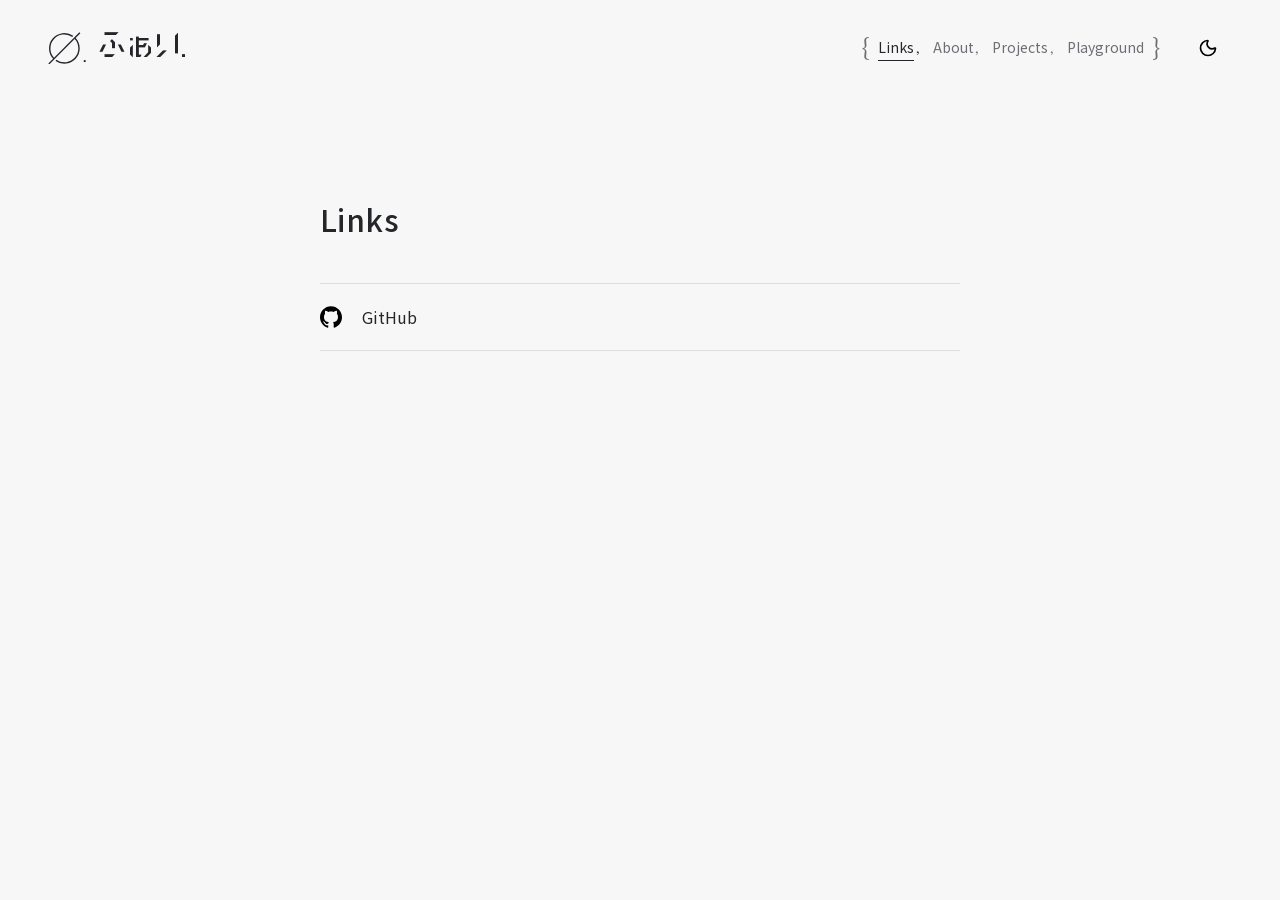
==== index.html @ d673281e "Publish personal site" ====
<!DOCTYPE html><html lang="ja"><head><meta charset="UTF-8"><meta name="viewport" content="width=device-width, initial-scale=1"><link rel="preload" href="/fonts/noto-sans-jp-core.woff2" as="font" type="font/woff2" crossorigin="anonymous"><link rel="stylesheet" href="/fonts/font.css"><link rel="preload" href="/fonts/stix-two-math.woff2" as="font" type="font/woff2" crossorigin="anonymous"><link rel="stylesheet" href="/fonts/math.css"><link rel="preload" href="/fonts/mrt-spumella.woff2" as="font" type="font/woff2" crossorigin="anonymous"><link rel="stylesheet" href="/fonts/name.css"><meta name="description" content="ふぁい."><meta name="theme-color" content="#f7f7f7"><meta name="color-scheme" content="light dark"><script src="/theme.js"></script><meta name="robots" content="index, follow"><title>ふぁい.</title><link rel="canonical" href="https://phi404.github.io/"><link rel="icon" type="image/svg+xml" href="/favicon.svg"><meta property="og:type" content="website"><meta property="og:title" content="ふぁい."><meta property="og:description" content="ふぁい."><meta property="og:url" content="https://phi404.github.io/"><link rel="stylesheet" href="/_astro/Base.BAnpcCG3.css"></head><body><a class="skip-link" href="#main">本文へ</a><header class="site-header"><a class="identity" href="/" aria-label="ふぁい. — Links"><svg class="identity-mark" xmlns="http://www.w3.org/2000/svg" viewBox="76.654 76.654 119.346 102.692" fill="none" aria-hidden="true"><path d="M 160.527 95.473 A 46 46 0 0 1 101.615 165.681" stroke="currentColor" stroke-width="4.4" stroke-linecap="butt"></path><path d="M 95.473 160.527 A 46 46 0 0 1 154.385 90.319" stroke="currentColor" stroke-width="4.4" stroke-linecap="butt"></path><path d="M 80.765 178.346 L 178.346 80.765 L 175.235 77.654 L 77.654 175.235 Z" fill="currentColor"></path><rect x="189" y="165" width="6" height="6" fill="currentColor"></rect></svg><span class="identity-name">ふぁい.</span></a><nav class="site-nav" aria-label="メインナビゲーション"><math class="nav-delimiter" aria-hidden="true"><mo stretchy="false">&#123;</mo></math><ul class="nav-items" role="list"><li><a href="/" aria-current="page"><span class="nav-label">Links<math class="nav-comma" aria-hidden="true"><mo lspace="0" rspace="0">,</mo></math></span></a></li><li><a href="/about/"><span class="nav-label">About<math class="nav-comma" aria-hidden="true"><mo lspace="0" rspace="0">,</mo></math></span></a></li><li><a href="/projects/"><span class="nav-label">Projects<math class="nav-comma" aria-hidden="true"><mo lspace="0" rspace="0">,</mo></math></span></a></li><li><a href="/playground/"><span class="nav-label">Playground</span></a></li></ul><math class="nav-delimiter" aria-hidden="true"><mo stretchy="false">&#125;</mo></math></nav><button class="theme-toggle" type="button" data-theme-toggle hidden aria-label="テーマを切り替える" title="テーマを切り替える"><img class="theme-icon theme-icon--sun" src="/icons/sun.svg" width="20" height="20" alt=""><img class="theme-icon theme-icon--moon" src="/icons/moon.svg" width="20" height="20" alt=""></button></header><main id="main" data-page="links" class="page page--links" tabindex="-1"><h1 class="page-title">Links</h1><div class="items"><div class="item item--link"><a class="link-row" href="https://github.com/phi404"><img class="link-icon monochrome" src="/brand/github.svg" width="22" height="22" alt=""><span class="link-copy"><span class="link-label">GitHub</span></span></a></div></div></main></body></html>
---- fonts/font.css ----
/* Noto Sans JP. Complete face first, fast UI subset last. */
@font-face {
  font-family: 'Fai Sans';
  src: url('../fonts/noto-sans-jp.woff2') format('woff2');
  font-style: normal;
  font-weight: 100 900;
  font-display: swap;
}
@font-face {
  font-family: 'Fai Sans';
  src: url('../fonts/noto-sans-jp-core.woff2') format('woff2');
  font-style: normal;
  font-weight: 100 900;
  font-display: swap;
  unicode-range: U+20-7E,U+A0-103,U+110-113,U+11A-11B,U+128-12B,U+143-144,U+147-148,U+14C-14F,U+152-153,U+168-16D,U+192,U+1A0-1A1,U+1AF-1B0,U+1CD-1DC,U+1F8-1F9,U+2002-2003,U+2010-2016,U+2018-201A,U+201C-201E,U+2020-2022,U+2025-2027,U+2030,U+2032-2033,U+2035,U+2039-203C,U+2042,U+2047-2049,U+2051,U+2191,U+2193,U+2197,U+3000-303F,U+3041-3096,U+3099-30FF,U+4E0A-4E0B,U+4E2D,U+4ECB,U+4EE5,U+4EFB,U+4FDD,U+50CF,U+5143,U+5148,U+5165,U+516C,U+5171,U+5185,U+51FA,U+5207,U+524A,U+524D,U+529B,U+52A0,U+5358,U+53CD,U+53D6,U+53EF,U+540D,U+5728,U+5916,U+59CB,U+5B58,U+5B9A,U+5BB9,U+5C06,U+5C65,U+5DEE,U+610F,U+623B,U+629E,U+6587,U+65B0,U+660E,U+6620,U+6642,U+66F8,U+66FF,U+6709,U+672A,U+672C,U+6765,U+67A0,U+6B74,U+6B8B,U+6E08,U+73FE,U+7528,U+7531,U+753B,U+76EE,U+793A,U+7AE0,U+7D39,U+7DE8,U+81EA,U+8272,U+8868,U+898B,U+8A2D,U+8AAC-8AAD,U+8FBC,U+8FFD,U+9078,U+9589,U+958B,U+9664,U+96C6,U+975E,U+9805,U+FF01-FF9F,U+FFA1-FFBE,U+FFC2-FFC7,U+FFCA-FFCF,U+FFD2-FFD7,U+FFDA-FFDC,U+FFE0-FFE6,U+FFE8-FFEE;
}
---- fonts/math.css ----
/* STIX Two Math, SIL OFL 1.1. See STIX-OFL.txt. */
@font-face {
  font-family: 'STIX Two Math';
  src: url('./stix-two-math.woff2') format('woff2');
  font-style: normal;
  font-weight: 400;
  font-display: swap;
}
---- fonts/name.css ----
/* MRT-Spumella: name only. See Spumella-OFL.txt and spumella-README.txt. */
@font-face {
  font-family: 'MRT Spumella';
  src: url('./mrt-spumella.woff2') format('woff2');
  font-style: normal;
  font-weight: 400;
  font-display: swap;
}
---- _astro/Base.BAnpcCG3.css ----
:root{--paper:#f7f7f7;--ink:#25262a;--muted:#6d6e74;--surface:#fff;--hover:#f0f0f2;--line:#dedee2;--measure:40rem;--header-width:77.5rem;--sans:"Fai Sans", "Noto Sans JP", sans-serif;--math:"STIX Two Math", math;color-scheme:light}:root[data-theme=dark]{--paper:#101114;--ink:#f7f7f7;--muted:#a2a3ab;--surface:#202125;--hover:#292a30;--line:#36373e;color-scheme:dark}@media (prefers-color-scheme:dark){:root:not([data-theme]){--paper:#101114;--ink:#f7f7f7;--muted:#a2a3ab;--surface:#202125;--hover:#292a30;--line:#36373e;color-scheme:dark}}*{box-sizing:border-box}html{min-width:280px}body{background:var(--paper);min-height:100svh;color:var(--ink);font:400 15px/1.85 var(--sans);font-synthesis:none;-webkit-font-smoothing:antialiased;flex-direction:column;margin:0;display:flex}::selection{background:var(--ink);color:var(--paper)}h1,h2,p{margin:0}a{color:inherit;touch-action:manipulation;text-decoration:none}button{font:inherit;touch-action:manipulation}a:focus-visible,button:focus-visible,main:focus-visible{outline:2px solid var(--ink);outline-offset:5px}svg,img{display:block}math{font-family:var(--math);font-style:normal;font-weight:400}[hidden]{display:none!important}.sr-only{clip-path:inset(50%);white-space:nowrap;border:0;width:1px;height:1px;margin:-1px;padding:0;position:absolute;overflow:hidden}.skip-link{z-index:5;background:var(--paper);padding:.5rem 1rem;position:fixed;top:-5rem;left:1rem}.skip-link:focus{top:1rem}.site-header{width:min(var(--header-width), calc(100% - 6rem));flex-shrink:0;grid-template-columns:auto minmax(0,1fr) auto;align-items:center;gap:1rem 1.5rem;margin-inline:auto;padding-block:1.5rem;display:grid}.site-nav{justify-content:flex-end;justify-self:end;align-items:center;gap:.25rem;min-width:0;display:flex}.nav-items{flex-wrap:wrap;justify-content:flex-end;align-items:center;gap:0 .375rem;min-width:0;margin:0;padding:0;list-style:none;display:flex}.nav-items li{align-items:center;min-width:0;max-width:100%;display:inline-flex}.nav-delimiter{color:var(--muted);flex:none;font-size:24px}.nav-label{display:block}.nav-comma{color:inherit;margin-left:.12em;font-size:1em}.site-nav a{min-width:44px;min-height:44px;color:var(--muted);overflow-wrap:anywhere;text-align:center;justify-content:center;align-items:center;max-width:100%;padding-inline:.25rem;font-size:14px;font-weight:400;line-height:1.6;display:inline-flex}.site-nav a[aria-current=page]{color:var(--ink);text-underline-offset:7px;text-decoration:underline 1px}.theme-toggle{width:48px;height:48px;color:inherit;cursor:pointer;background:0 0;border:0;border-radius:50%;flex:0 0 48px;place-items:center;padding:0;display:grid}.theme-icon{filter:brightness(0);pointer-events:none;grid-area:1/1;width:20px;height:20px}.theme-icon--sun{display:none}[data-theme=dark] .theme-icon{filter:brightness(0)invert()}[data-theme=dark] .theme-icon--sun{display:block}[data-theme=dark] .theme-icon--moon{display:none}@media (prefers-color-scheme:dark){:root:not([data-theme]) .theme-icon{filter:brightness(0)invert()}:root:not([data-theme]) .theme-icon--sun{display:block}:root:not([data-theme]) .theme-icon--moon{display:none}}.page{width:min(var(--measure), calc(100% - 3rem));margin-inline:auto;padding-block:clamp(4rem,8vw,7rem) 6rem}.identity{align-items:center;gap:.75rem;min-width:0;max-width:20rem;min-height:48px;display:inline-flex}.identity-mark{object-fit:contain;flex-shrink:0;width:38px;height:auto;max-height:48px}.identity-name{min-width:0;font-family:"MRT Spumella", var(--sans);letter-spacing:0;overflow-wrap:anywhere;font-size:36px;font-weight:400;line-height:1.15}.page-title{letter-spacing:.015em;overflow-wrap:anywhere;margin-bottom:2.5rem;font-size:30px;font-weight:500;line-height:1.5}.items{gap:0;display:grid}.item{min-width:0}.item--text,.item--image{margin-block:.75rem}.link-row{border-bottom:1px solid var(--line);align-items:center;gap:1.25rem;min-height:68px;padding-block:1.25rem;display:flex}.item--link:first-child .link-row{border-top:1px solid var(--line)}.link-icon{object-fit:contain;flex-shrink:0;width:22px;height:22px}.monochrome{filter:brightness(0)}[data-theme=dark] .monochrome{filter:brightness(0)invert()}@media (prefers-color-scheme:dark){:root:not([data-theme]) .monochrome{filter:brightness(0)invert()}}.link-copy{flex-direction:column;flex:1;min-width:0;display:flex}.link-label{overflow-wrap:anywhere;font-size:16px;font-weight:400;line-height:1.6}.link-description{color:var(--muted);overflow-wrap:anywhere;margin-top:4px;font-size:13px;line-height:1.7}.arrow{width:20px;height:20px;color:var(--muted);flex-shrink:0}.text{white-space:pre-wrap;overflow-wrap:anywhere;line-height:2.1}.content-image{width:auto;max-width:100%;height:auto}.image-link{width:fit-content;max-width:100%;display:block}.entry-card{background:var(--surface);border:1px solid var(--line);border-radius:7px;display:block;overflow:hidden}.entry-image{width:100%;height:auto}.entry-copy{padding:1.75rem}.entry-heading{justify-content:space-between;align-items:center;gap:1rem;display:flex}.entry h2{overflow-wrap:anywhere;font-size:20px;font-weight:500;line-height:1.6}.entry .text{color:var(--muted);margin-top:1rem;font-size:14px}.item--axiom{margin-block:.75rem}.axiom{padding-block:.75rem}.axiom h2{flex-wrap:wrap;align-items:baseline;font-size:16px;font-weight:500;line-height:1.8;display:flex}.axiom-number{font-family:var(--math);font-size:1.15em;font-weight:400}.axiom .text{max-width:38rem;margin-top:.75rem}.example-label{color:var(--muted);margin-left:auto;padding-left:1rem;font-size:11px;font-weight:400}.status-page{padding-block:1rem}.status-kicker{color:var(--muted);letter-spacing:.12em;font-size:11px}.status-page h1{letter-spacing:-.02em;margin-top:1.25rem;font-size:clamp(28px,4.5vw,42px);font-weight:500;line-height:1.4}.status-formula{text-align:left;margin:2.25rem 0 1.5rem;font-size:30px}.status-message{color:var(--muted);font-size:15px}.status-message math{color:var(--ink);font-size:1.25em}.back-link{text-underline-offset:6px;align-items:center;min-height:44px;margin-top:2.5rem;font-size:14px;text-decoration:underline;display:inline-flex}@media (hover:hover){.site-nav a:hover{color:var(--ink)}.theme-toggle:hover{background:var(--hover)}a.link-row:hover{color:var(--muted);border-color:var(--muted)}a.entry-card:hover{background:var(--hover);border-color:var(--muted)}a:hover .arrow{color:var(--ink)}}@media (prefers-reduced-motion:reduce){*{transition:none!important}}.about-sections{gap:3.5rem;display:grid}.about-section h2{margin:0 0 1.25rem;font-size:18px;font-weight:500;line-height:1.6}.about-copy{gap:1.25rem;display:grid}.updated{color:var(--muted);margin-top:1.25rem;font-size:12px}.profile-map{margin:0}.profile-row{border-bottom:1px solid var(--line);grid-template-columns:minmax(0,1fr) minmax(0,2fr);column-gap:2rem;padding-block:1rem;font-size:14px;line-height:1.8;display:grid}.profile-row:first-child{border-top:1px solid var(--line)}.profile-row dt,.profile-row dd{white-space:pre-wrap;overflow-wrap:anywhere;margin:0}.profile-row dt{color:var(--muted)}@media (width<=800px){.site-header{column-gap:1rem;width:calc(100% - 3rem)}.nav-items{column-gap:.25rem}.site-nav a{font-size:13px}}@media (width<=640px){.site-header{grid-template-columns:minmax(0,1fr) auto;gap:.75rem 1rem;width:calc(100% - 2.5rem);padding-block:1rem}.identity{grid-area:1/1;gap:.625rem;max-width:100%}.identity-mark{width:32px}.identity-name{font-size:32px}.theme-toggle{grid-area:1/2}.site-nav{grid-area:2/1/auto/-1;gap:.125rem}.site-nav a{padding-inline:0}.nav-delimiter{font-size:22px}.page{width:calc(100% - 2.5rem);padding-block:3.5rem 4rem}.page-title{margin-bottom:2rem;font-size:26px}.link-row{gap:1rem;min-height:64px}.link-description{font-size:12px}.entry-copy{padding:1.25rem}.about-sections{gap:2.75rem}.profile-row{column-gap:1.25rem}}
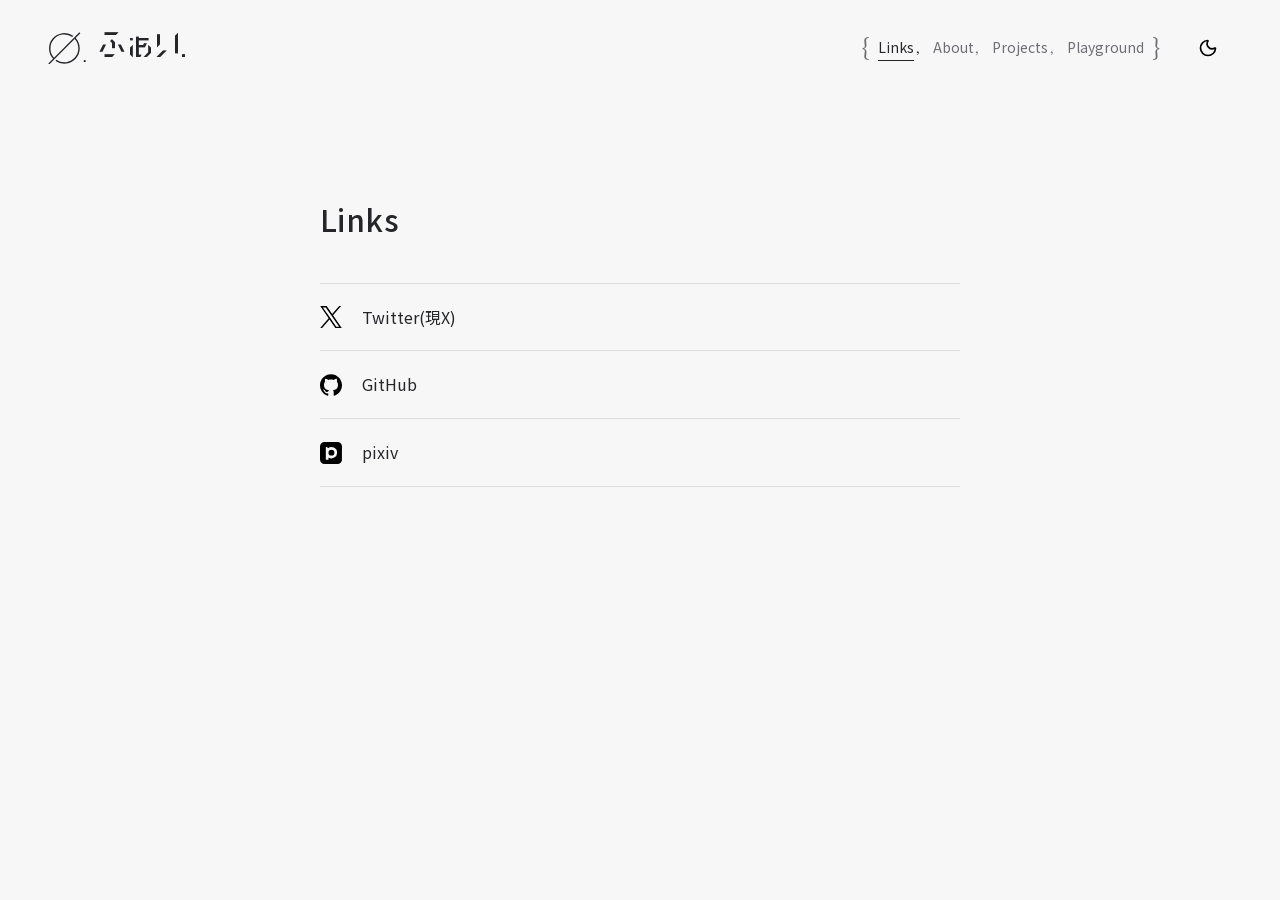
==== commit 6e916d6c: "Update personal site" ====
--- a/index.html
+++ b/index.html
@@ -1 +1 @@
-<!DOCTYPE html><html lang="ja"><head><meta charset="UTF-8"><meta name="viewport" content="width=device-width, initial-scale=1"><link rel="preload" href="/fonts/noto-sans-jp-core.woff2" as="font" type="font/woff2" crossorigin="anonymous"><link rel="stylesheet" href="/fonts/font.css"><link rel="preload" href="/fonts/stix-two-math.woff2" as="font" type="font/woff2" crossorigin="anonymous"><link rel="stylesheet" href="/fonts/math.css"><link rel="preload" href="/fonts/mrt-spumella.woff2" as="font" type="font/woff2" crossorigin="anonymous"><link rel="stylesheet" href="/fonts/name.css"><meta name="description" content="ふぁい."><meta name="theme-color" content="#f7f7f7"><meta name="color-scheme" content="light dark"><script src="/theme.js"></script><meta name="robots" content="index, follow"><title>ふぁい.</title><link rel="canonical" href="https://phi404.github.io/"><link rel="icon" type="image/svg+xml" href="/favicon.svg"><meta property="og:type" content="website"><meta property="og:title" content="ふぁい."><meta property="og:description" content="ふぁい."><meta property="og:url" content="https://phi404.github.io/"><link rel="stylesheet" href="/_astro/Base.BAnpcCG3.css"></head><body><a class="skip-link" href="#main">本文へ</a><header class="site-header"><a class="identity" href="/" aria-label="ふぁい. — Links"><svg class="identity-mark" xmlns="http://www.w3.org/2000/svg" viewBox="76.654 76.654 119.346 102.692" fill="none" aria-hidden="true"><path d="M 160.527 95.473 A 46 46 0 0 1 101.615 165.681" stroke="currentColor" stroke-width="4.4" stroke-linecap="butt"></path><path d="M 95.473 160.527 A 46 46 0 0 1 154.385 90.319" stroke="currentColor" stroke-width="4.4" stroke-linecap="butt"></path><path d="M 80.765 178.346 L 178.346 80.765 L 175.235 77.654 L 77.654 175.235 Z" fill="currentColor"></path><rect x="189" y="165" width="6" height="6" fill="currentColor"></rect></svg><span class="identity-name">ふぁい.</span></a><nav class="site-nav" aria-label="メインナビゲーション"><math class="nav-delimiter" aria-hidden="true"><mo stretchy="false">&#123;</mo></math><ul class="nav-items" role="list"><li><a href="/" aria-current="page"><span class="nav-label">Links<math class="nav-comma" aria-hidden="true"><mo lspace="0" rspace="0">,</mo></math></span></a></li><li><a href="/about/"><span class="nav-label">About<math class="nav-comma" aria-hidden="true"><mo lspace="0" rspace="0">,</mo></math></span></a></li><li><a href="/projects/"><span class="nav-label">Projects<math class="nav-comma" aria-hidden="true"><mo lspace="0" rspace="0">,</mo></math></span></a></li><li><a href="/playground/"><span class="nav-label">Playground</span></a></li></ul><math class="nav-delimiter" aria-hidden="true"><mo stretchy="false">&#125;</mo></math></nav><button class="theme-toggle" type="button" data-theme-toggle hidden aria-label="テーマを切り替える" title="テーマを切り替える"><img class="theme-icon theme-icon--sun" src="/icons/sun.svg" width="20" height="20" alt=""><img class="theme-icon theme-icon--moon" src="/icons/moon.svg" width="20" height="20" alt=""></button></header><main id="main" data-page="links" class="page page--links" tabindex="-1"><h1 class="page-title">Links</h1><div class="items"><div class="item item--link"><a class="link-row" href="https://github.com/phi404"><img class="link-icon monochrome" src="/brand/github.svg" width="22" height="22" alt=""><span class="link-copy"><span class="link-label">GitHub</span></span></a></div></div></main></body></html>+<!DOCTYPE html><html lang="ja"><head><meta charset="UTF-8"><meta name="viewport" content="width=device-width, initial-scale=1"><link rel="preload" href="/fonts/noto-sans-jp-core.woff2" as="font" type="font/woff2" crossorigin="anonymous"><link rel="stylesheet" href="/fonts/font.css"><link rel="preload" href="/fonts/stix-two-math.woff2" as="font" type="font/woff2" crossorigin="anonymous"><link rel="stylesheet" href="/fonts/math.css"><link rel="preload" href="/fonts/mrt-spumella.woff2" as="font" type="font/woff2" crossorigin="anonymous"><link rel="stylesheet" href="/fonts/name.css"><meta name="description" content="ふぁい."><meta name="theme-color" content="#f7f7f7"><meta name="color-scheme" content="light dark"><script src="/theme.js"></script><meta name="robots" content="index, follow"><title>ふぁい.</title><link rel="canonical" href="https://phi404.github.io/"><link rel="icon" type="image/svg+xml" href="/favicon.svg"><meta property="og:type" content="website"><meta property="og:title" content="ふぁい."><meta property="og:description" content="ふぁい."><meta property="og:url" content="https://phi404.github.io/"><link rel="stylesheet" href="/_astro/Base.BAnpcCG3.css"></head><body><a class="skip-link" href="#main">本文へ</a><header class="site-header"><a class="identity" href="/" aria-label="ふぁい. — Links"><svg class="identity-mark" xmlns="http://www.w3.org/2000/svg" viewBox="76.654 76.654 119.346 102.692" fill="none" aria-hidden="true"><path d="M 160.527 95.473 A 46 46 0 0 1 101.615 165.681" stroke="currentColor" stroke-width="4.4" stroke-linecap="butt"></path><path d="M 95.473 160.527 A 46 46 0 0 1 154.385 90.319" stroke="currentColor" stroke-width="4.4" stroke-linecap="butt"></path><path d="M 80.765 178.346 L 178.346 80.765 L 175.235 77.654 L 77.654 175.235 Z" fill="currentColor"></path><rect x="189" y="165" width="6" height="6" fill="currentColor"></rect></svg><span class="identity-name">ふぁい.</span></a><nav class="site-nav" aria-label="メインナビゲーション"><math class="nav-delimiter" aria-hidden="true"><mo stretchy="false">&#123;</mo></math><ul class="nav-items" role="list"><li><a href="/" aria-current="page"><span class="nav-label">Links<math class="nav-comma" aria-hidden="true"><mo lspace="0" rspace="0">,</mo></math></span></a></li><li><a href="/about/"><span class="nav-label">About<math class="nav-comma" aria-hidden="true"><mo lspace="0" rspace="0">,</mo></math></span></a></li><li><a href="/projects/"><span class="nav-label">Projects<math class="nav-comma" aria-hidden="true"><mo lspace="0" rspace="0">,</mo></math></span></a></li><li><a href="/playground/"><span class="nav-label">Playground</span></a></li></ul><math class="nav-delimiter" aria-hidden="true"><mo stretchy="false">&#125;</mo></math></nav><button class="theme-toggle" type="button" data-theme-toggle hidden aria-label="テーマを切り替える" title="テーマを切り替える"><img class="theme-icon theme-icon--sun" src="/icons/sun.svg" width="20" height="20" alt=""><img class="theme-icon theme-icon--moon" src="/icons/moon.svg" width="20" height="20" alt=""></button></header><main id="main" data-page="links" class="page page--links" tabindex="-1"><h1 class="page-title">Links</h1><div class="items"><div class="item item--link"><a class="link-row" href="https://x.com/emptyset_null"><img class="link-icon monochrome" src="/brand/x.svg" width="22" height="22" alt=""><span class="link-copy"><span class="link-label">Twitter(現X)</span></span></a></div><div class="item item--link"><a class="link-row" href="https://github.com/phi404"><img class="link-icon monochrome" src="/brand/github.svg" width="22" height="22" alt=""><span class="link-copy"><span class="link-label">GitHub</span></span></a></div><div class="item item--link"><a class="link-row" href="https://www.pixiv.net/users/121183934"><img class="link-icon monochrome" src="/brand/pixiv.svg" width="22" height="22" alt=""><span class="link-copy"><span class="link-label">pixiv</span></span></a></div></div></main></body></html>
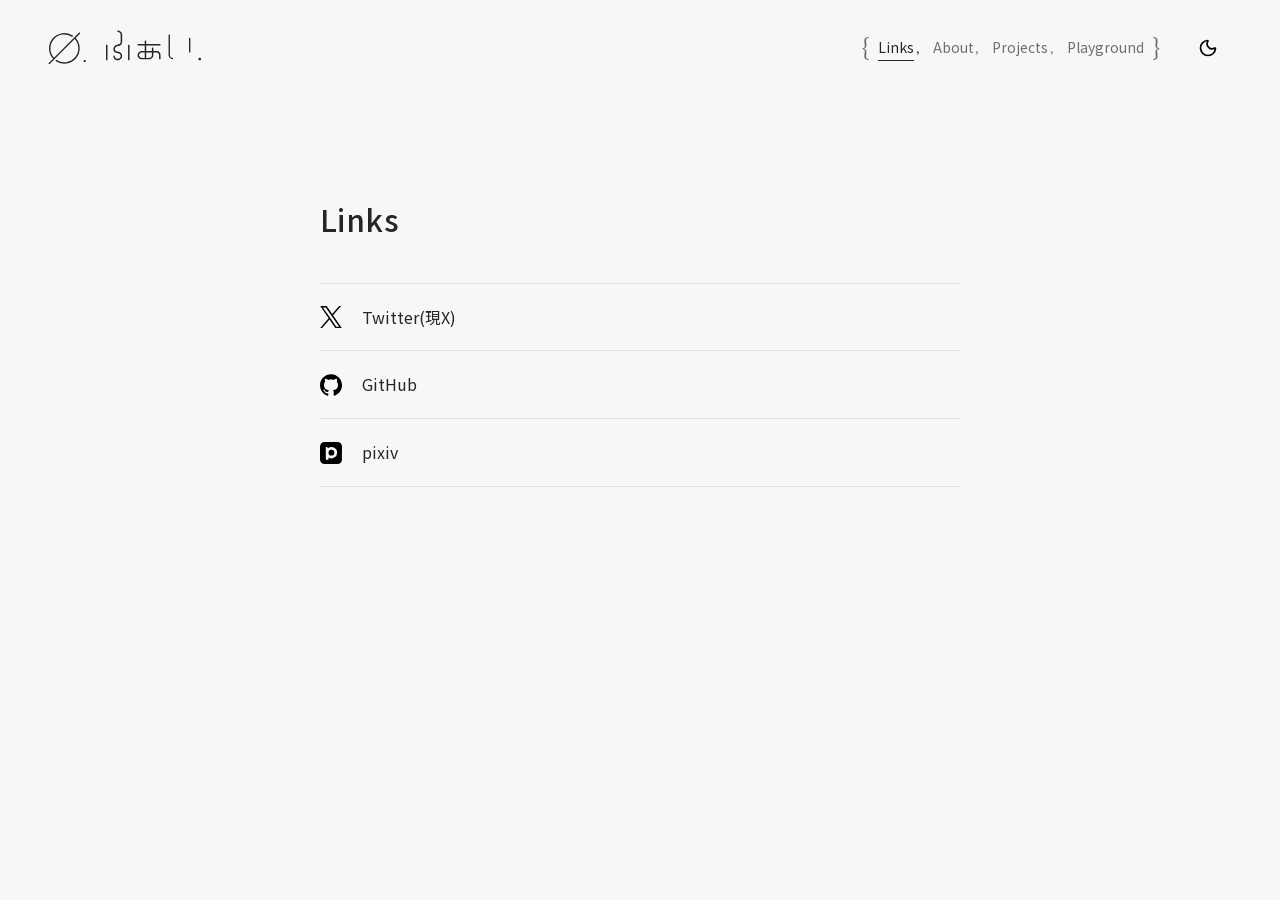
==== commit 35e04a5b: "Refine header wordmark" ====
--- a/index.html
+++ b/index.html
@@ -1 +1,2 @@
-<!DOCTYPE html><html lang="ja"><head><meta charset="UTF-8"><meta name="viewport" content="width=device-width, initial-scale=1"><link rel="preload" href="/fonts/noto-sans-jp-core.woff2" as="font" type="font/woff2" crossorigin="anonymous"><link rel="stylesheet" href="/fonts/font.css"><link rel="preload" href="/fonts/stix-two-math.woff2" as="font" type="font/woff2" crossorigin="anonymous"><link rel="stylesheet" href="/fonts/math.css"><link rel="preload" href="/fonts/mrt-spumella.woff2" as="font" type="font/woff2" crossorigin="anonymous"><link rel="stylesheet" href="/fonts/name.css"><meta name="description" content="ふぁい."><meta name="theme-color" content="#f7f7f7"><meta name="color-scheme" content="light dark"><script src="/theme.js"></script><meta name="robots" content="index, follow"><title>ふぁい.</title><link rel="canonical" href="https://phi404.github.io/"><link rel="icon" type="image/svg+xml" href="/favicon.svg"><meta property="og:type" content="website"><meta property="og:title" content="ふぁい."><meta property="og:description" content="ふぁい."><meta property="og:url" content="https://phi404.github.io/"><link rel="stylesheet" href="/_astro/Base.BAnpcCG3.css"></head><body><a class="skip-link" href="#main">本文へ</a><header class="site-header"><a class="identity" href="/" aria-label="ふぁい. — Links"><svg class="identity-mark" xmlns="http://www.w3.org/2000/svg" viewBox="76.654 76.654 119.346 102.692" fill="none" aria-hidden="true"><path d="M 160.527 95.473 A 46 46 0 0 1 101.615 165.681" stroke="currentColor" stroke-width="4.4" stroke-linecap="butt"></path><path d="M 95.473 160.527 A 46 46 0 0 1 154.385 90.319" stroke="currentColor" stroke-width="4.4" stroke-linecap="butt"></path><path d="M 80.765 178.346 L 178.346 80.765 L 175.235 77.654 L 77.654 175.235 Z" fill="currentColor"></path><rect x="189" y="165" width="6" height="6" fill="currentColor"></rect></svg><span class="identity-name">ふぁい.</span></a><nav class="site-nav" aria-label="メインナビゲーション"><math class="nav-delimiter" aria-hidden="true"><mo stretchy="false">&#123;</mo></math><ul class="nav-items" role="list"><li><a href="/" aria-current="page"><span class="nav-label">Links<math class="nav-comma" aria-hidden="true"><mo lspace="0" rspace="0">,</mo></math></span></a></li><li><a href="/about/"><span class="nav-label">About<math class="nav-comma" aria-hidden="true"><mo lspace="0" rspace="0">,</mo></math></span></a></li><li><a href="/projects/"><span class="nav-label">Projects<math class="nav-comma" aria-hidden="true"><mo lspace="0" rspace="0">,</mo></math></span></a></li><li><a href="/playground/"><span class="nav-label">Playground</span></a></li></ul><math class="nav-delimiter" aria-hidden="true"><mo stretchy="false">&#125;</mo></math></nav><button class="theme-toggle" type="button" data-theme-toggle hidden aria-label="テーマを切り替える" title="テーマを切り替える"><img class="theme-icon theme-icon--sun" src="/icons/sun.svg" width="20" height="20" alt=""><img class="theme-icon theme-icon--moon" src="/icons/moon.svg" width="20" height="20" alt=""></button></header><main id="main" data-page="links" class="page page--links" tabindex="-1"><h1 class="page-title">Links</h1><div class="items"><div class="item item--link"><a class="link-row" href="https://x.com/emptyset_null"><img class="link-icon monochrome" src="/brand/x.svg" width="22" height="22" alt=""><span class="link-copy"><span class="link-label">Twitter(現X)</span></span></a></div><div class="item item--link"><a class="link-row" href="https://github.com/phi404"><img class="link-icon monochrome" src="/brand/github.svg" width="22" height="22" alt=""><span class="link-copy"><span class="link-label">GitHub</span></span></a></div><div class="item item--link"><a class="link-row" href="https://www.pixiv.net/users/121183934"><img class="link-icon monochrome" src="/brand/pixiv.svg" width="22" height="22" alt=""><span class="link-copy"><span class="link-label">pixiv</span></span></a></div></div></main></body></html>+<!DOCTYPE html><html lang="ja"><head><meta charset="UTF-8"><meta name="viewport" content="width=device-width, initial-scale=1"><link rel="preload" href="/fonts/noto-sans-jp-core.woff2" as="font" type="font/woff2" crossorigin="anonymous"><link rel="stylesheet" href="/fonts/font.css"><link rel="preload" href="/fonts/stix-two-math.woff2" as="font" type="font/woff2" crossorigin="anonymous"><link rel="stylesheet" href="/fonts/math.css"><meta name="description" content="ふぁい."><meta name="theme-color" content="#f7f7f7"><meta name="color-scheme" content="light dark"><script src="/theme.js"></script><meta name="robots" content="index, follow"><title>ふぁい.</title><link rel="canonical" href="https://phi404.github.io/"><link rel="icon" type="image/svg+xml" href="/favicon.svg"><meta property="og:type" content="website"><meta property="og:title" content="ふぁい."><meta property="og:description" content="ふぁい."><meta property="og:url" content="https://phi404.github.io/"><link rel="stylesheet" href="/_astro/Base.ClflTLbC.css"></head><body><a class="skip-link" href="#main">本文へ</a><header class="site-header"><a class="identity identity--wordmark" href="/" aria-label="ふぁい. — Links"><svg class="identity-mark" xmlns="http://www.w3.org/2000/svg" viewBox="76.654 76.654 119.346 102.692" fill="none" aria-hidden="true"><path d="M 160.527 95.473 A 46 46 0 0 1 101.615 165.681" stroke="currentColor" stroke-width="4.4" stroke-linecap="butt"></path><path d="M 95.473 160.527 A 46 46 0 0 1 154.385 90.319" stroke="currentColor" stroke-width="4.4" stroke-linecap="butt"></path><path d="M 80.765 178.346 L 178.346 80.765 L 175.235 77.654 L 77.654 175.235 Z" fill="currentColor"></path><rect x="189" y="165" width="6" height="6" fill="currentColor"></rect></svg><span class="identity-name identity-name--wordmark" aria-hidden="true"><svg xmlns="http://www.w3.org/2000/svg" width="97.113732347" height="36" viewBox="0 0 97.113732347 36" role="img" aria-label="ふぁい." class="identity-wordmark"><path fill="currentColor" d="M12.202330603743404 3.755227850211103V3.916676959087326C12.202330603743404 4.201299363148976 12.41989838682794 4.440379304680032 12.70462871141691 4.466747886856119L13.052816306072208 4.4989801510167915C14.171016863181952 4.602511910229307 15.140035278021264 5.360797508714583 15.519160090509347 6.40244643844273C15.684206550296361 6.85592849425683 15.684206550296361 7.019320172624877 15.684206550296361 10.865284004858822V11.22379599662808V11.547953287199306C15.684206550296361 15.204624514507515 15.67586069618333 15.04098102157571 15.40746234472934 15.584612691214188C15.229645289209026 15.944743490893304 15.204715647397256 15.995250297680785 14.842318516644342 16.3576474284337C13.581770783994665 17.618195161083378 12.65480540130248 16.98815512256774 11.222592083189939 17.509447243050218C9.656197576104956 18.079555415392104 8.365683910368404 19.685412861968445 8.365683910368404 21.5283357335658C8.365683910368404 23.42924790184508 9.734979561051242 25.255119330125293 11.724746296827016 25.707989836284558C12.017750528510804 25.774648748661484 12.48155698143887 25.830623528833364 12.848270933284729 25.84943767409679C13.815130937577566 25.899009169647467 14.412399109295913 26.187804500765633 15.01887649934588 26.88547473640411C15.640822498312241 27.600915885541884 15.675788749165113 28.366108397775875 15.675788749165113 28.63731268294028C15.675788749165113 30.167481866353615 14.405636089583629 31.474255558206934 12.800893821789634 31.474255558206934C11.722300098207677 31.474255558206934 10.659103036523904 30.88803125378471 10.15568975006805 29.891529077986966C10.004708932342222 29.5926971378277 9.886212193340823 29.13122896299165 9.876319478336152 29.035863190346625C9.876319478336152 28.127711952917867 9.41848462792 28.002452194204185 9.165842673455266 28.002452194204185C9.136524263532333 28.002452194204185 9.111810462775212 28.00407100211404 9.091269589074605 28.00407100211404H8.919711924139063C8.614620593395022 28.00407100211404 8.367302718278259 28.252755870576905 8.367302718278259 28.556947863593248V28.814302347751113C8.367302718278259 29.846778032656747 9.142423919026028 32.17181787331808 11.645352762225896 32.83452185810369C11.973179350726125 32.92132593558104 12.374751632897533 32.9644941465105 12.774956921722842 32.9644941465105C13.513133328616805 32.9644941465105 13.981256602637815 32.82621197749977 14.280556198415487 32.71728419192107C15.43339924479613 32.2976891816866 16.412310374640114 31.37320597112286 16.866907609236556 30.222917043888877C17.088900133941365 29.66119069916913 17.164516450086154 29.2891526679753 17.164516450086154 28.671883225192964C17.164516450086154 27.501233291803914 16.76798045918985 26.54293498267875 15.8986086645794 25.66528928097349C13.758616554769068 23.50504408553541 12.333166256368807 25.14827800807485 10.644066109716805 23.435759106993608C9.959130496302523 22.74132648717484 9.864448220330548 21.932642002429407 9.864448220330548 21.538552210152442C9.864448220330548 19.932946578139855 11.20615218952763 19.160955072684473 11.400337191692037 19.057639154526605C12.209165570473901 18.627216118050665 13.294270499204385 18.786686683925957 14.054714508236133 18.549333470832075C15.68247982185918 18.04120765468309 16.429361817957258 16.87375936360464 16.70110570575828 16.321673919325807C17.163653085867566 15.381901967391212 17.163653085867566 15.381901967391212 17.178402224601804 11.73940430267151C17.188546754170225 9.237626611763098 17.188546754170225 9.237626611763098 17.188546754170225 8.754898093044282C17.188546754170225 7.57554257045112 17.17638770809176 6.960719326288121 17.134478569981063 6.715272073644968C16.699918579957718 4.1693908605702745 14.518269146600444 3.003345536347034 12.89978499832723 3.003345536347034C12.886834535048388 3.003345536347034 12.874063939315088 3.0034534568743574 12.861437237618217 3.003705271438111C12.83506865544213 3.0032016423106 12.815067384378144 3.0 12.790281636602804 3.0C12.726608525481835 3.0 12.202330603743404 3.022303575646891 12.202330603743404 3.755227850211103ZM1.5528768614792066 33.0C1.5747847285259136 33.0 1.5747847285259136 33.0 1.9750979378785463 32.967947603384864C2.263209772323661 32.9448885840467 2.4832957010457495 32.70372217898739 2.4837993301732606 32.417732781579645L2.5089807865487854 17.809142547428074C2.5089807865487854 17.500022183663948 2.257777772448369 17.25579803033046 1.9561039250695789 17.25579803033046H1.5524092058608039C1.2473178751167637 17.25579803033046 1.0 17.504482898793327 1.0 17.80867489180967V32.44755482063008C1.0 32.75264615137412 1.2486848684628642 33.0 1.5528768614792066 33.0ZM23.60453002409026 32.999964026490886C23.626473864646073 32.999964026490886 23.626473864646073 32.999964026490886 24.02671512698049 32.96791162987576C24.314826961425602 32.944852610537595 24.534912890147694 32.703686205478284 24.535416519275202 32.41769680807053L24.560669922668943 17.809106573918964C24.560669922668943 17.500921521391646 24.31015040524158 17.255762056821354 24.007721114171524 17.255762056821354H23.604026394962744C23.29893506421871 17.255762056821354 23.051617189101947 17.50444692528422 23.051617189101947 17.80863891830056V32.447518847120975C23.051617189101947 32.752610177865016 23.300338031073913 32.999964026490886 23.60453002409026 32.999964026490886Z M32.56066992266894 17.102263093457978V17.50595781266675C32.56066992266894 17.81104914341079 32.80935479113181 18.058367018527555 33.11354678414815 18.058367018527555H39.726161254851924V23.509396880137466C39.125331705731895 23.516411714413504 38.24362099749744 23.52670013801836 38.24362099749744 23.52670013801836C36.551067393971074 23.54652154153681 36.058805895338665 23.53540572722247 35.48445284892205 23.744447788648436C33.647249765272846 24.41312337594595 32.57085042574648 26.065494569798798 32.57085042574648 27.732363087822126C32.57085042574648 29.404267897120558 33.5554453700295 30.39325160951475 33.82862819819484 30.667297801898677C34.345279736002404 31.18556814761609 34.83149768510469 31.49105518696032 35.52898805319762 31.736574386621687C36.02092579024806 31.90971488595798 36.02092579024806 31.90971488595798 36.114025231819284 31.91003864753995C42.39212204132876 31.93288182582346 42.39212204132876 31.93288182582346 42.876577288484754 31.93288182582346C44.24080067438338 31.93288182582346 44.61708357965194 31.916046223560965 44.93469369156553 31.851653642257837C45.67823015131657 31.700960612604874 46.42126298194009 31.38072443452641 47.13328664771262 30.668700768753887C47.86131852503816 29.94066889142835 48.07924604321377 29.289404482539055 48.34185265970139 28.504606407841262C48.36962420873269 28.421615522329354 48.36962420873269 28.421615522329354 48.400741294111015 25.022082938124363H49.78604515634686C51.55946720834777 25.022082938124363 51.707893906926934 25.037191811949675 51.969996894287036 25.10460616801787C52.69122977839119 25.290049607469058 53.57812067193718 25.891850441335 53.96235372271858 26.947529039615226C54.07290031620714 27.25128935052227 54.07451912411699 27.255714092142544 54.117831229082896 31.388674580039257C54.120996897884396 31.69164347374593 54.36881840212867 31.935328024442796 54.6707080905621 31.935328024442796H55.013823420433184C55.31891475117723 31.935328024442796 55.566232626293996 31.686643155979933 55.566232626293996 31.38245116296359V29.374086122979033C55.566232626293996 27.509399278371404 55.5653692620754 27.050449249172907 55.34129027384233 26.43476264079132C54.69858756012072 24.66893099921218 53.38512279557334 23.963058803497102 52.43545812863407 23.68084662454568C51.99287604607966 23.54936344875633 51.99287604607966 23.54936344875633 48.4007053206019 23.509217012591925V20.684649024458388C48.4007053206019 20.379557693714347 48.15202045213904 20.132239818597583 47.847828459122695 20.132239818597583H47.44413373991392C47.13904240916988 20.132239818597583 46.89172453405312 20.380924687060446 46.89172453405312 20.68511668007679V23.513102151575577H41.23521398841892V18.05843896554577H55.0138593939423C55.31895072468633 18.05843896554577 55.566268599803095 17.809754097082905 55.566268599803095 17.505562104066563V17.10186738485779C55.566268599803095 16.79677605411375 55.317583731340235 16.549458178996986 55.01339173832389 16.549458178996986H41.235249961928034V13.720969078370686C41.235249961928034 13.415877747626645 40.98656509346517 13.168559872509881 40.68237310044883 13.168559872509881H40.27867838124005C39.97358705049601 13.168559872509881 39.726269175379244 13.417244740972746 39.726269175379244 13.721436733989089V16.54942220548788H33.11315107554796C32.80805974480392 16.54942220548788 32.56066992266894 16.798071100441632 32.56066992266894 17.102263093457978ZM46.89179648107134 26.301444816037467C46.89179648107134 27.443351915649313 46.878810044283384 27.991732088490032 46.8242022574576 28.301787763490964C46.68797057846601 29.075434050365306 45.91666256968368 29.979556254773982 44.98293416727921 30.319397995316244C44.64129375128155 30.44375841630223 44.40858112086259 30.445988773866922 41.235249961928034 30.476458336081308V25.022046964615253H46.891760507562225ZM39.72623320187014 30.476746124154168H38.50241442201962C36.6683050601537 30.476746124154168 36.42411688032932 30.451097012160243 35.940848758973885 30.30126734672587C35.21252909357548 30.075461630055624 34.48374177255869 29.37174784488702 34.177463316014084 28.542018857313472C34.09691862912151 28.323767577555884 34.09691862912151 28.23887009606126 34.09691862912151 27.52159429795898C34.09691862912151 27.134951022067348 34.1073509467628 27.13390779030322 34.18228376623454 26.932456139299017C34.446005561504506 26.22338230127334 34.98172305913924 25.6220491230258 35.59942418403087 25.316526110172465C36.17492838273895 25.0318317590926 36.17492838273895 25.0318317590926 39.726269175379244 25.023377984452246Z M68.22937069142283 31.139378161921556C68.22937069142283 31.11750626838396 68.22785980404029 31.101462083321838 68.22785980404029 31.091245606735196C68.22785980404029 30.613229617709514 67.8613976667582 30.446816164576404 67.49558305264003 30.39976281466328C65.89242361924678 30.193562660456838 65.43243035828415 29.277281409969696 65.15946337117346 28.733541819803893C64.95232790573021 28.32092567033636 64.93678734979561 28.092385966973918 64.93678734979561 20.798505180784865C64.93678734979561 20.39182466032014 64.93693124383203 19.963488087372454 64.93696721734113 19.51238028315948V7.672742992060645C64.93696721734113 7.367651661316604 64.68828234887827 7.12033378619984 64.38405438235283 7.12033378619984H64.1186418321548C63.81355050141075 7.12033378619984 63.566268599803095 7.3690546281718134 63.566268599803095 7.673246621188156V17.702553039941385C63.566268599803095 24.60094106699826 63.570297632823184 27.798410450544218 63.62785524739581 28.215523288650235C63.92294594260785 30.35328504089588 65.73626261620942 31.74114302227839 67.58584058699174 31.74114302227839C67.97687263099454 31.74114302227839 68.22937069142283 31.416554049597874 68.22937069142283 31.139378161921556ZM84.55465275371216 25.104822009072517H84.82002933040108C85.12512066114512 25.104822009072517 85.37240256275278 24.856101167100544 85.37240256275278 24.5519091740842V10.9636355787598C85.37240256275278 10.658544248015758 85.12371769428992 10.411226372898994 84.81948972776446 10.411226372898994H84.55411315107554C84.2490218203315 10.411226372898994 84.00173991872384 10.659947214870968 84.00173991872384 10.96413920788731V24.552412803211713C84.00173991872384 24.857504133955754 84.2504247871867 25.104822009072517 84.55465275371216 25.104822009072517Z" /><circle cx="94.743067455" cy="31.629335108" r="1.370664892" fill="currentColor" /></svg>
+</span></a><nav class="site-nav" aria-label="メインナビゲーション"><math class="nav-delimiter" aria-hidden="true"><mo stretchy="false">&#123;</mo></math><ul class="nav-items" role="list"><li><a href="/" aria-current="page"><span class="nav-label">Links<math class="nav-comma" aria-hidden="true"><mo lspace="0" rspace="0">,</mo></math></span></a></li><li><a href="/about/"><span class="nav-label">About<math class="nav-comma" aria-hidden="true"><mo lspace="0" rspace="0">,</mo></math></span></a></li><li><a href="/projects/"><span class="nav-label">Projects<math class="nav-comma" aria-hidden="true"><mo lspace="0" rspace="0">,</mo></math></span></a></li><li><a href="/playground/"><span class="nav-label">Playground</span></a></li></ul><math class="nav-delimiter" aria-hidden="true"><mo stretchy="false">&#125;</mo></math></nav><button class="theme-toggle" type="button" data-theme-toggle hidden aria-label="テーマを切り替える" title="テーマを切り替える"><img class="theme-icon theme-icon--sun" src="/icons/sun.svg" width="20" height="20" alt=""><img class="theme-icon theme-icon--moon" src="/icons/moon.svg" width="20" height="20" alt=""></button></header><main id="main" data-page="links" class="page page--links" tabindex="-1"><h1 class="page-title">Links</h1><div class="items"><div class="item item--link"><a class="link-row" href="https://x.com/emptyset_null"><img class="link-icon monochrome" src="/brand/x.svg" width="22" height="22" alt=""><span class="link-copy"><span class="link-label">Twitter(現X)</span></span></a></div><div class="item item--link"><a class="link-row" href="https://github.com/phi404"><img class="link-icon monochrome" src="/brand/github.svg" width="22" height="22" alt=""><span class="link-copy"><span class="link-label">GitHub</span></span></a></div><div class="item item--link"><a class="link-row" href="https://www.pixiv.net/users/121183934"><img class="link-icon monochrome" src="/brand/pixiv.svg" width="22" height="22" alt=""><span class="link-copy"><span class="link-label">pixiv</span></span></a></div></div></main></body></html>
--- a/_astro/Base.ClflTLbC.css
+++ b/_astro/Base.ClflTLbC.css
@@ -0,0 +1 @@
+:root{--paper:#f7f7f7;--ink:#25262a;--muted:#6d6e74;--surface:#fff;--hover:#f0f0f2;--line:#dedee2;--measure:40rem;--header-width:77.5rem;--sans:"Fai Sans", "Noto Sans JP", sans-serif;--math:"STIX Two Math", math;color-scheme:light}:root[data-theme=dark]{--paper:#101114;--ink:#f7f7f7;--muted:#a2a3ab;--surface:#202125;--hover:#292a30;--line:#36373e;color-scheme:dark}@media (prefers-color-scheme:dark){:root:not([data-theme]){--paper:#101114;--ink:#f7f7f7;--muted:#a2a3ab;--surface:#202125;--hover:#292a30;--line:#36373e;color-scheme:dark}}*{box-sizing:border-box}html{min-width:280px}body{background:var(--paper);min-height:100svh;color:var(--ink);font:400 15px/1.85 var(--sans);font-synthesis:none;-webkit-font-smoothing:antialiased;flex-direction:column;margin:0;display:flex}::selection{background:var(--ink);color:var(--paper)}h1,h2,p{margin:0}a{color:inherit;touch-action:manipulation;text-decoration:none}button{font:inherit;touch-action:manipulation}a:focus-visible,button:focus-visible,main:focus-visible{outline:2px solid var(--ink);outline-offset:5px}svg,img{display:block}math{font-family:var(--math);font-style:normal;font-weight:400}[hidden]{display:none!important}.sr-only{clip-path:inset(50%);white-space:nowrap;border:0;width:1px;height:1px;margin:-1px;padding:0;position:absolute;overflow:hidden}.skip-link{z-index:5;background:var(--paper);padding:.5rem 1rem;position:fixed;top:-5rem;left:1rem}.skip-link:focus{top:1rem}.site-header{width:min(var(--header-width), calc(100% - 6rem));flex-shrink:0;grid-template-columns:auto minmax(0,1fr) auto;align-items:center;gap:1rem 1.5rem;margin-inline:auto;padding-block:1.5rem;display:grid}.site-nav{justify-content:flex-end;justify-self:end;align-items:center;gap:.25rem;min-width:0;display:flex}.nav-items{flex-wrap:wrap;justify-content:flex-end;align-items:center;gap:0 .375rem;min-width:0;margin:0;padding:0;list-style:none;display:flex}.nav-items li{align-items:center;min-width:0;max-width:100%;display:inline-flex}.nav-delimiter{color:var(--muted);flex:none;font-size:24px}.nav-label{display:block}.nav-comma{color:inherit;margin-left:.12em;font-size:1em}.site-nav a{min-width:44px;min-height:44px;color:var(--muted);overflow-wrap:anywhere;text-align:center;justify-content:center;align-items:center;max-width:100%;padding-inline:.25rem;font-size:14px;font-weight:400;line-height:1.6;display:inline-flex}.site-nav a[aria-current=page]{color:var(--ink);text-underline-offset:7px;text-decoration:underline 1px}.theme-toggle{width:48px;height:48px;color:inherit;cursor:pointer;background:0 0;border:0;border-radius:50%;flex:0 0 48px;place-items:center;padding:0;display:grid}.theme-icon{filter:brightness(0);pointer-events:none;grid-area:1/1;width:20px;height:20px}.theme-icon--sun{display:none}[data-theme=dark] .theme-icon{filter:brightness(0)invert()}[data-theme=dark] .theme-icon--sun{display:block}[data-theme=dark] .theme-icon--moon{display:none}@media (prefers-color-scheme:dark){:root:not([data-theme]) .theme-icon{filter:brightness(0)invert()}:root:not([data-theme]) .theme-icon--sun{display:block}:root:not([data-theme]) .theme-icon--moon{display:none}}.page{width:min(var(--measure), calc(100% - 3rem));margin-inline:auto;padding-block:clamp(4rem,8vw,7rem) 6rem}.identity{align-items:center;gap:.75rem;min-width:0;max-width:20rem;min-height:48px;display:inline-flex}.identity-mark{object-fit:contain;flex-shrink:0;width:38px;height:auto;max-height:48px}.identity-name{min-width:0;font-family:var(--sans);letter-spacing:0;overflow-wrap:anywhere;font-size:36px;font-weight:400;line-height:1.15}.identity--wordmark{--wordmark-scale:1;gap:calc(18.6816px * var(--wordmark-scale))}.identity-name--wordmark{flex-shrink:0;font-size:0;line-height:1;overflow:visible}.identity-wordmark{width:auto;height:calc(36px * var(--wordmark-scale));transform:translateY(calc(-2.6px * var(--wordmark-scale)))}.page-title{letter-spacing:.015em;overflow-wrap:anywhere;margin-bottom:2.5rem;font-size:30px;font-weight:500;line-height:1.5}.items{gap:0;display:grid}.item{min-width:0}.item--text,.item--image{margin-block:.75rem}.link-row{border-bottom:1px solid var(--line);align-items:center;gap:1.25rem;min-height:68px;padding-block:1.25rem;display:flex}.item--link:first-child .link-row{border-top:1px solid var(--line)}.link-icon{object-fit:contain;flex-shrink:0;width:22px;height:22px}.monochrome{filter:brightness(0)}[data-theme=dark] .monochrome{filter:brightness(0)invert()}@media (prefers-color-scheme:dark){:root:not([data-theme]) .monochrome{filter:brightness(0)invert()}}.link-copy{flex-direction:column;flex:1;min-width:0;display:flex}.link-label{overflow-wrap:anywhere;font-size:16px;font-weight:400;line-height:1.6}.link-description{color:var(--muted);overflow-wrap:anywhere;margin-top:4px;font-size:13px;line-height:1.7}.arrow{width:20px;height:20px;color:var(--muted);flex-shrink:0}.text{white-space:pre-wrap;overflow-wrap:anywhere;line-height:2.1}.content-image{width:auto;max-width:100%;height:auto}.image-link{width:fit-content;max-width:100%;display:block}.entry-card{background:var(--surface);border:1px solid var(--line);border-radius:7px;display:block;overflow:hidden}.entry-image{width:100%;height:auto}.entry-copy{padding:1.75rem}.entry-heading{justify-content:space-between;align-items:center;gap:1rem;display:flex}.entry h2{overflow-wrap:anywhere;font-size:20px;font-weight:500;line-height:1.6}.entry .text{color:var(--muted);margin-top:1rem;font-size:14px}.item--axiom{margin-block:.75rem}.axiom{padding-block:.75rem}.axiom h2{flex-wrap:wrap;align-items:baseline;font-size:16px;font-weight:500;line-height:1.8;display:flex}.axiom-number{font-family:var(--math);font-size:1.15em;font-weight:400}.axiom .text{max-width:38rem;margin-top:.75rem}.example-label{color:var(--muted);margin-left:auto;padding-left:1rem;font-size:11px;font-weight:400}.status-page{padding-block:1rem}.status-kicker{color:var(--muted);letter-spacing:.12em;font-size:11px}.status-page h1{letter-spacing:-.02em;margin-top:1.25rem;font-size:clamp(28px,4.5vw,42px);font-weight:500;line-height:1.4}.status-formula{text-align:left;margin:2.25rem 0 1.5rem;font-size:30px}.status-message{color:var(--muted);font-size:15px}.status-message math{color:var(--ink);font-size:1.25em}.back-link{text-underline-offset:6px;align-items:center;min-height:44px;margin-top:2.5rem;font-size:14px;text-decoration:underline;display:inline-flex}@media (hover:hover){.site-nav a:hover{color:var(--ink)}.theme-toggle:hover{background:var(--hover)}a.link-row:hover{color:var(--muted);border-color:var(--muted)}a.entry-card:hover{background:var(--hover);border-color:var(--muted)}a:hover .arrow{color:var(--ink)}}@media (prefers-reduced-motion:reduce){*{transition:none!important}}.about-sections{gap:3.5rem;display:grid}.about-section h2{margin:0 0 1.25rem;font-size:18px;font-weight:500;line-height:1.6}.about-copy{gap:1.25rem;display:grid}.updated{color:var(--muted);margin-top:1.25rem;font-size:12px}.profile-map{margin:0}.profile-row{border-bottom:1px solid var(--line);grid-template-columns:minmax(0,1fr) minmax(0,2fr);column-gap:2rem;padding-block:1rem;font-size:14px;line-height:1.8;display:grid}.profile-row:first-child{border-top:1px solid var(--line)}.profile-row dt,.profile-row dd{white-space:pre-wrap;overflow-wrap:anywhere;margin:0}.profile-row dt{color:var(--muted)}@media (width<=800px){.site-header{column-gap:1rem;width:calc(100% - 3rem)}.nav-items{column-gap:.25rem}.site-nav a{font-size:13px}}@media (width<=640px){.site-header{grid-template-columns:minmax(0,1fr) auto;gap:.75rem 1rem;width:calc(100% - 2.5rem);padding-block:1rem}.identity{grid-area:1/1;gap:.625rem;max-width:100%}.identity-mark{width:32px}.identity-name{font-size:32px}.identity--wordmark{--wordmark-scale:.842105;gap:calc(18.6816px * var(--wordmark-scale))}.identity-name--wordmark{font-size:0}.theme-toggle{grid-area:1/2}.site-nav{grid-area:2/1/auto/-1;gap:.125rem}.site-nav a{padding-inline:0}.nav-delimiter{font-size:22px}.page{width:calc(100% - 2.5rem);padding-block:3.5rem 4rem}.page-title{margin-bottom:2rem;font-size:26px}.link-row{gap:1rem;min-height:64px}.link-description{font-size:12px}.entry-copy{padding:1.25rem}.about-sections{gap:2.75rem}.profile-row{column-gap:1.25rem}}
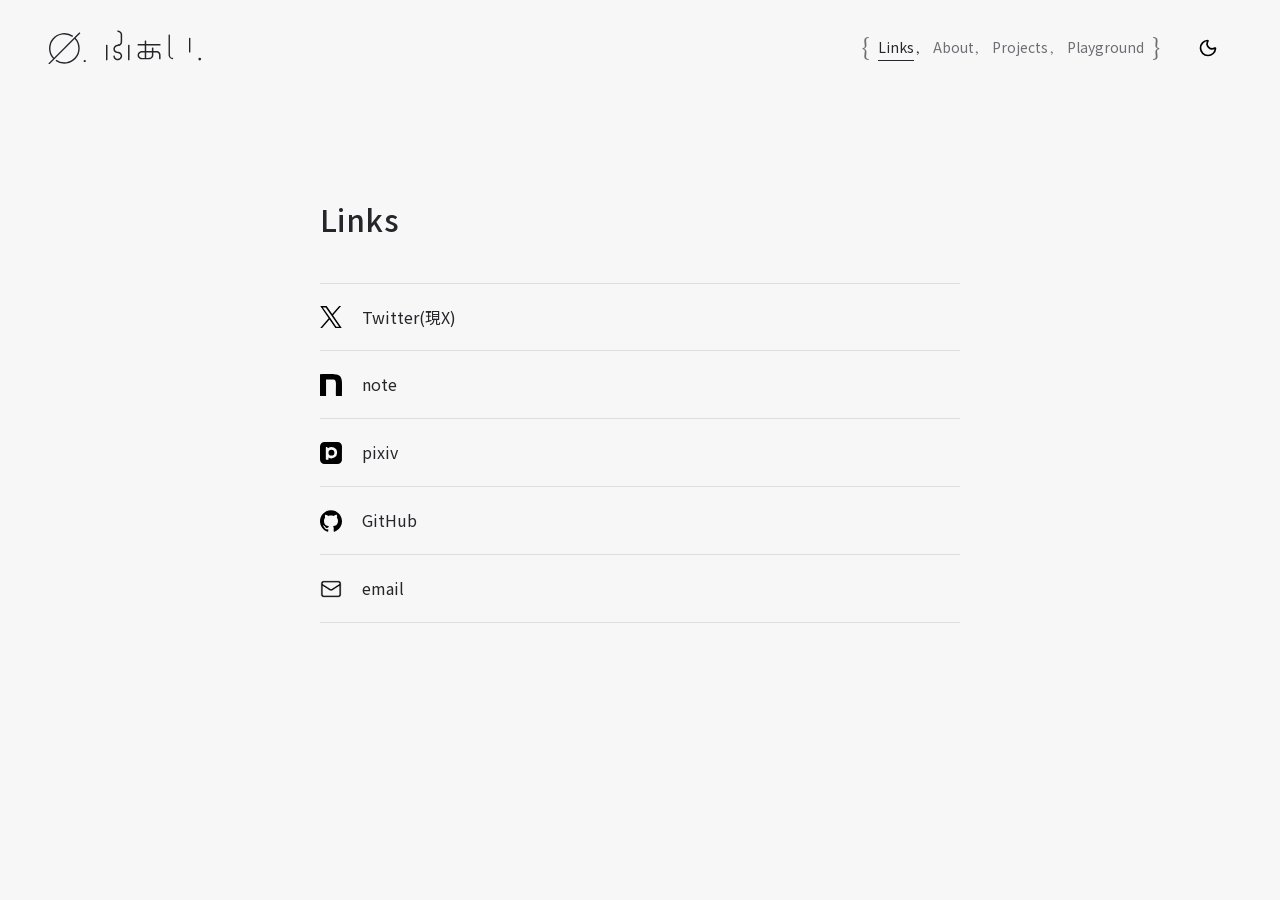
==== commit 88efc1ed: "Update personal site" ====
--- a/index.html
+++ b/index.html
@@ -1,2 +1 @@
-<!DOCTYPE html><html lang="ja"><head><meta charset="UTF-8"><meta name="viewport" content="width=device-width, initial-scale=1"><link rel="preload" href="/fonts/noto-sans-jp-core.woff2" as="font" type="font/woff2" crossorigin="anonymous"><link rel="stylesheet" href="/fonts/font.css"><link rel="preload" href="/fonts/stix-two-math.woff2" as="font" type="font/woff2" crossorigin="anonymous"><link rel="stylesheet" href="/fonts/math.css"><meta name="description" content="ふぁい."><meta name="theme-color" content="#f7f7f7"><meta name="color-scheme" content="light dark"><script src="/theme.js"></script><meta name="robots" content="index, follow"><title>ふぁい.</title><link rel="canonical" href="https://phi404.github.io/"><link rel="icon" type="image/svg+xml" href="/favicon.svg"><meta property="og:type" content="website"><meta property="og:title" content="ふぁい."><meta property="og:description" content="ふぁい."><meta property="og:url" content="https://phi404.github.io/"><link rel="stylesheet" href="/_astro/Base.ClflTLbC.css"></head><body><a class="skip-link" href="#main">本文へ</a><header class="site-header"><a class="identity identity--wordmark" href="/" aria-label="ふぁい. — Links"><svg class="identity-mark" xmlns="http://www.w3.org/2000/svg" viewBox="76.654 76.654 119.346 102.692" fill="none" aria-hidden="true"><path d="M 160.527 95.473 A 46 46 0 0 1 101.615 165.681" stroke="currentColor" stroke-width="4.4" stroke-linecap="butt"></path><path d="M 95.473 160.527 A 46 46 0 0 1 154.385 90.319" stroke="currentColor" stroke-width="4.4" stroke-linecap="butt"></path><path d="M 80.765 178.346 L 178.346 80.765 L 175.235 77.654 L 77.654 175.235 Z" fill="currentColor"></path><rect x="189" y="165" width="6" height="6" fill="currentColor"></rect></svg><span class="identity-name identity-name--wordmark" aria-hidden="true"><svg xmlns="http://www.w3.org/2000/svg" width="97.113732347" height="36" viewBox="0 0 97.113732347 36" role="img" aria-label="ふぁい." class="identity-wordmark"><path fill="currentColor" d="M12.202330603743404 3.755227850211103V3.916676959087326C12.202330603743404 4.201299363148976 12.41989838682794 4.440379304680032 12.70462871141691 4.466747886856119L13.052816306072208 4.4989801510167915C14.171016863181952 4.602511910229307 15.140035278021264 5.360797508714583 15.519160090509347 6.40244643844273C15.684206550296361 6.85592849425683 15.684206550296361 7.019320172624877 15.684206550296361 10.865284004858822V11.22379599662808V11.547953287199306C15.684206550296361 15.204624514507515 15.67586069618333 15.04098102157571 15.40746234472934 15.584612691214188C15.229645289209026 15.944743490893304 15.204715647397256 15.995250297680785 14.842318516644342 16.3576474284337C13.581770783994665 17.618195161083378 12.65480540130248 16.98815512256774 11.222592083189939 17.509447243050218C9.656197576104956 18.079555415392104 8.365683910368404 19.685412861968445 8.365683910368404 21.5283357335658C8.365683910368404 23.42924790184508 9.734979561051242 25.255119330125293 11.724746296827016 25.707989836284558C12.017750528510804 25.774648748661484 12.48155698143887 25.830623528833364 12.848270933284729 25.84943767409679C13.815130937577566 25.899009169647467 14.412399109295913 26.187804500765633 15.01887649934588 26.88547473640411C15.640822498312241 27.600915885541884 15.675788749165113 28.366108397775875 15.675788749165113 28.63731268294028C15.675788749165113 30.167481866353615 14.405636089583629 31.474255558206934 12.800893821789634 31.474255558206934C11.722300098207677 31.474255558206934 10.659103036523904 30.88803125378471 10.15568975006805 29.891529077986966C10.004708932342222 29.5926971378277 9.886212193340823 29.13122896299165 9.876319478336152 29.035863190346625C9.876319478336152 28.127711952917867 9.41848462792 28.002452194204185 9.165842673455266 28.002452194204185C9.136524263532333 28.002452194204185 9.111810462775212 28.00407100211404 9.091269589074605 28.00407100211404H8.919711924139063C8.614620593395022 28.00407100211404 8.367302718278259 28.252755870576905 8.367302718278259 28.556947863593248V28.814302347751113C8.367302718278259 29.846778032656747 9.142423919026028 32.17181787331808 11.645352762225896 32.83452185810369C11.973179350726125 32.92132593558104 12.374751632897533 32.9644941465105 12.774956921722842 32.9644941465105C13.513133328616805 32.9644941465105 13.981256602637815 32.82621197749977 14.280556198415487 32.71728419192107C15.43339924479613 32.2976891816866 16.412310374640114 31.37320597112286 16.866907609236556 30.222917043888877C17.088900133941365 29.66119069916913 17.164516450086154 29.2891526679753 17.164516450086154 28.671883225192964C17.164516450086154 27.501233291803914 16.76798045918985 26.54293498267875 15.8986086645794 25.66528928097349C13.758616554769068 23.50504408553541 12.333166256368807 25.14827800807485 10.644066109716805 23.435759106993608C9.959130496302523 22.74132648717484 9.864448220330548 21.932642002429407 9.864448220330548 21.538552210152442C9.864448220330548 19.932946578139855 11.20615218952763 19.160955072684473 11.400337191692037 19.057639154526605C12.209165570473901 18.627216118050665 13.294270499204385 18.786686683925957 14.054714508236133 18.549333470832075C15.68247982185918 18.04120765468309 16.429361817957258 16.87375936360464 16.70110570575828 16.321673919325807C17.163653085867566 15.381901967391212 17.163653085867566 15.381901967391212 17.178402224601804 11.73940430267151C17.188546754170225 9.237626611763098 17.188546754170225 9.237626611763098 17.188546754170225 8.754898093044282C17.188546754170225 7.57554257045112 17.17638770809176 6.960719326288121 17.134478569981063 6.715272073644968C16.699918579957718 4.1693908605702745 14.518269146600444 3.003345536347034 12.89978499832723 3.003345536347034C12.886834535048388 3.003345536347034 12.874063939315088 3.0034534568743574 12.861437237618217 3.003705271438111C12.83506865544213 3.0032016423106 12.815067384378144 3.0 12.790281636602804 3.0C12.726608525481835 3.0 12.202330603743404 3.022303575646891 12.202330603743404 3.755227850211103ZM1.5528768614792066 33.0C1.5747847285259136 33.0 1.5747847285259136 33.0 1.9750979378785463 32.967947603384864C2.263209772323661 32.9448885840467 2.4832957010457495 32.70372217898739 2.4837993301732606 32.417732781579645L2.5089807865487854 17.809142547428074C2.5089807865487854 17.500022183663948 2.257777772448369 17.25579803033046 1.9561039250695789 17.25579803033046H1.5524092058608039C1.2473178751167637 17.25579803033046 1.0 17.504482898793327 1.0 17.80867489180967V32.44755482063008C1.0 32.75264615137412 1.2486848684628642 33.0 1.5528768614792066 33.0ZM23.60453002409026 32.999964026490886C23.626473864646073 32.999964026490886 23.626473864646073 32.999964026490886 24.02671512698049 32.96791162987576C24.314826961425602 32.944852610537595 24.534912890147694 32.703686205478284 24.535416519275202 32.41769680807053L24.560669922668943 17.809106573918964C24.560669922668943 17.500921521391646 24.31015040524158 17.255762056821354 24.007721114171524 17.255762056821354H23.604026394962744C23.29893506421871 17.255762056821354 23.051617189101947 17.50444692528422 23.051617189101947 17.80863891830056V32.447518847120975C23.051617189101947 32.752610177865016 23.300338031073913 32.999964026490886 23.60453002409026 32.999964026490886Z M32.56066992266894 17.102263093457978V17.50595781266675C32.56066992266894 17.81104914341079 32.80935479113181 18.058367018527555 33.11354678414815 18.058367018527555H39.726161254851924V23.509396880137466C39.125331705731895 23.516411714413504 38.24362099749744 23.52670013801836 38.24362099749744 23.52670013801836C36.551067393971074 23.54652154153681 36.058805895338665 23.53540572722247 35.48445284892205 23.744447788648436C33.647249765272846 24.41312337594595 32.57085042574648 26.065494569798798 32.57085042574648 27.732363087822126C32.57085042574648 29.404267897120558 33.5554453700295 30.39325160951475 33.82862819819484 30.667297801898677C34.345279736002404 31.18556814761609 34.83149768510469 31.49105518696032 35.52898805319762 31.736574386621687C36.02092579024806 31.90971488595798 36.02092579024806 31.90971488595798 36.114025231819284 31.91003864753995C42.39212204132876 31.93288182582346 42.39212204132876 31.93288182582346 42.876577288484754 31.93288182582346C44.24080067438338 31.93288182582346 44.61708357965194 31.916046223560965 44.93469369156553 31.851653642257837C45.67823015131657 31.700960612604874 46.42126298194009 31.38072443452641 47.13328664771262 30.668700768753887C47.86131852503816 29.94066889142835 48.07924604321377 29.289404482539055 48.34185265970139 28.504606407841262C48.36962420873269 28.421615522329354 48.36962420873269 28.421615522329354 48.400741294111015 25.022082938124363H49.78604515634686C51.55946720834777 25.022082938124363 51.707893906926934 25.037191811949675 51.969996894287036 25.10460616801787C52.69122977839119 25.290049607469058 53.57812067193718 25.891850441335 53.96235372271858 26.947529039615226C54.07290031620714 27.25128935052227 54.07451912411699 27.255714092142544 54.117831229082896 31.388674580039257C54.120996897884396 31.69164347374593 54.36881840212867 31.935328024442796 54.6707080905621 31.935328024442796H55.013823420433184C55.31891475117723 31.935328024442796 55.566232626293996 31.686643155979933 55.566232626293996 31.38245116296359V29.374086122979033C55.566232626293996 27.509399278371404 55.5653692620754 27.050449249172907 55.34129027384233 26.43476264079132C54.69858756012072 24.66893099921218 53.38512279557334 23.963058803497102 52.43545812863407 23.68084662454568C51.99287604607966 23.54936344875633 51.99287604607966 23.54936344875633 48.4007053206019 23.509217012591925V20.684649024458388C48.4007053206019 20.379557693714347 48.15202045213904 20.132239818597583 47.847828459122695 20.132239818597583H47.44413373991392C47.13904240916988 20.132239818597583 46.89172453405312 20.380924687060446 46.89172453405312 20.68511668007679V23.513102151575577H41.23521398841892V18.05843896554577H55.0138593939423C55.31895072468633 18.05843896554577 55.566268599803095 17.809754097082905 55.566268599803095 17.505562104066563V17.10186738485779C55.566268599803095 16.79677605411375 55.317583731340235 16.549458178996986 55.01339173832389 16.549458178996986H41.235249961928034V13.720969078370686C41.235249961928034 13.415877747626645 40.98656509346517 13.168559872509881 40.68237310044883 13.168559872509881H40.27867838124005C39.97358705049601 13.168559872509881 39.726269175379244 13.417244740972746 39.726269175379244 13.721436733989089V16.54942220548788H33.11315107554796C32.80805974480392 16.54942220548788 32.56066992266894 16.798071100441632 32.56066992266894 17.102263093457978ZM46.89179648107134 26.301444816037467C46.89179648107134 27.443351915649313 46.878810044283384 27.991732088490032 46.8242022574576 28.301787763490964C46.68797057846601 29.075434050365306 45.91666256968368 29.979556254773982 44.98293416727921 30.319397995316244C44.64129375128155 30.44375841630223 44.40858112086259 30.445988773866922 41.235249961928034 30.476458336081308V25.022046964615253H46.891760507562225ZM39.72623320187014 30.476746124154168H38.50241442201962C36.6683050601537 30.476746124154168 36.42411688032932 30.451097012160243 35.940848758973885 30.30126734672587C35.21252909357548 30.075461630055624 34.48374177255869 29.37174784488702 34.177463316014084 28.542018857313472C34.09691862912151 28.323767577555884 34.09691862912151 28.23887009606126 34.09691862912151 27.52159429795898C34.09691862912151 27.134951022067348 34.1073509467628 27.13390779030322 34.18228376623454 26.932456139299017C34.446005561504506 26.22338230127334 34.98172305913924 25.6220491230258 35.59942418403087 25.316526110172465C36.17492838273895 25.0318317590926 36.17492838273895 25.0318317590926 39.726269175379244 25.023377984452246Z M68.22937069142283 31.139378161921556C68.22937069142283 31.11750626838396 68.22785980404029 31.101462083321838 68.22785980404029 31.091245606735196C68.22785980404029 30.613229617709514 67.8613976667582 30.446816164576404 67.49558305264003 30.39976281466328C65.89242361924678 30.193562660456838 65.43243035828415 29.277281409969696 65.15946337117346 28.733541819803893C64.95232790573021 28.32092567033636 64.93678734979561 28.092385966973918 64.93678734979561 20.798505180784865C64.93678734979561 20.39182466032014 64.93693124383203 19.963488087372454 64.93696721734113 19.51238028315948V7.672742992060645C64.93696721734113 7.367651661316604 64.68828234887827 7.12033378619984 64.38405438235283 7.12033378619984H64.1186418321548C63.81355050141075 7.12033378619984 63.566268599803095 7.3690546281718134 63.566268599803095 7.673246621188156V17.702553039941385C63.566268599803095 24.60094106699826 63.570297632823184 27.798410450544218 63.62785524739581 28.215523288650235C63.92294594260785 30.35328504089588 65.73626261620942 31.74114302227839 67.58584058699174 31.74114302227839C67.97687263099454 31.74114302227839 68.22937069142283 31.416554049597874 68.22937069142283 31.139378161921556ZM84.55465275371216 25.104822009072517H84.82002933040108C85.12512066114512 25.104822009072517 85.37240256275278 24.856101167100544 85.37240256275278 24.5519091740842V10.9636355787598C85.37240256275278 10.658544248015758 85.12371769428992 10.411226372898994 84.81948972776446 10.411226372898994H84.55411315107554C84.2490218203315 10.411226372898994 84.00173991872384 10.659947214870968 84.00173991872384 10.96413920788731V24.552412803211713C84.00173991872384 24.857504133955754 84.2504247871867 25.104822009072517 84.55465275371216 25.104822009072517Z" /><circle cx="94.743067455" cy="31.629335108" r="1.370664892" fill="currentColor" /></svg>
-</span></a><nav class="site-nav" aria-label="メインナビゲーション"><math class="nav-delimiter" aria-hidden="true"><mo stretchy="false">&#123;</mo></math><ul class="nav-items" role="list"><li><a href="/" aria-current="page"><span class="nav-label">Links<math class="nav-comma" aria-hidden="true"><mo lspace="0" rspace="0">,</mo></math></span></a></li><li><a href="/about/"><span class="nav-label">About<math class="nav-comma" aria-hidden="true"><mo lspace="0" rspace="0">,</mo></math></span></a></li><li><a href="/projects/"><span class="nav-label">Projects<math class="nav-comma" aria-hidden="true"><mo lspace="0" rspace="0">,</mo></math></span></a></li><li><a href="/playground/"><span class="nav-label">Playground</span></a></li></ul><math class="nav-delimiter" aria-hidden="true"><mo stretchy="false">&#125;</mo></math></nav><button class="theme-toggle" type="button" data-theme-toggle hidden aria-label="テーマを切り替える" title="テーマを切り替える"><img class="theme-icon theme-icon--sun" src="/icons/sun.svg" width="20" height="20" alt=""><img class="theme-icon theme-icon--moon" src="/icons/moon.svg" width="20" height="20" alt=""></button></header><main id="main" data-page="links" class="page page--links" tabindex="-1"><h1 class="page-title">Links</h1><div class="items"><div class="item item--link"><a class="link-row" href="https://x.com/emptyset_null"><img class="link-icon monochrome" src="/brand/x.svg" width="22" height="22" alt=""><span class="link-copy"><span class="link-label">Twitter(現X)</span></span></a></div><div class="item item--link"><a class="link-row" href="https://github.com/phi404"><img class="link-icon monochrome" src="/brand/github.svg" width="22" height="22" alt=""><span class="link-copy"><span class="link-label">GitHub</span></span></a></div><div class="item item--link"><a class="link-row" href="https://www.pixiv.net/users/121183934"><img class="link-icon monochrome" src="/brand/pixiv.svg" width="22" height="22" alt=""><span class="link-copy"><span class="link-label">pixiv</span></span></a></div></div></main></body></html>+<!DOCTYPE html><html lang="ja"><head><meta charset="UTF-8"><meta name="viewport" content="width=device-width, initial-scale=1"><link rel="preload" href="/fonts/noto-sans-jp-core.woff2" as="font" type="font/woff2" crossorigin="anonymous"><link rel="stylesheet" href="/fonts/font.css"><link rel="preload" href="/fonts/stix-two-math.woff2" as="font" type="font/woff2" crossorigin="anonymous"><link rel="stylesheet" href="/fonts/math.css"><meta name="description" content="ふぁい."><meta name="theme-color" content="#f7f7f7"><meta name="color-scheme" content="light dark"><script src="/theme.js"></script><meta name="robots" content="index, follow"><title>ふぁい.</title><link rel="canonical" href="https://phi404.github.io/"><link rel="icon" type="image/svg+xml" href="/favicon.svg"><meta property="og:type" content="website"><meta property="og:title" content="ふぁい."><meta property="og:description" content="ふぁい."><meta property="og:url" content="https://phi404.github.io/"><link rel="stylesheet" href="/_astro/Base.ClflTLbC.css"></head><body><a class="skip-link" href="#main">本文へ</a><header class="site-header"><a class="identity identity--wordmark" href="/" aria-label="ふぁい. — Links"><svg class="identity-mark" xmlns="http://www.w3.org/2000/svg" viewBox="76.654 76.654 119.346 102.692" fill="none" aria-hidden="true"><path d="M 160.527 95.473 A 46 46 0 0 1 101.615 165.681" stroke="currentColor" stroke-width="4.4" stroke-linecap="butt"></path><path d="M 95.473 160.527 A 46 46 0 0 1 154.385 90.319" stroke="currentColor" stroke-width="4.4" stroke-linecap="butt"></path><path d="M 80.765 178.346 L 178.346 80.765 L 175.235 77.654 L 77.654 175.235 Z" fill="currentColor"></path><rect x="189" y="165" width="6" height="6" fill="currentColor"></rect></svg><span class="identity-name identity-name--wordmark" aria-hidden="true"><svg xmlns="http://www.w3.org/2000/svg" width="97.113732347" height="36" viewBox="0 0 97.113732347 36" role="img" aria-label="ふぁい." class="identity-wordmark"><path fill="currentColor" d="M12.202330603743404 3.755227850211103V3.916676959087326C12.202330603743404 4.201299363148976 12.41989838682794 4.440379304680032 12.70462871141691 4.466747886856119L13.052816306072208 4.4989801510167915C14.171016863181952 4.602511910229307 15.140035278021264 5.360797508714583 15.519160090509347 6.40244643844273C15.684206550296361 6.85592849425683 15.684206550296361 7.019320172624877 15.684206550296361 10.865284004858822V11.22379599662808V11.547953287199306C15.684206550296361 15.204624514507515 15.67586069618333 15.04098102157571 15.40746234472934 15.584612691214188C15.229645289209026 15.944743490893304 15.204715647397256 15.995250297680785 14.842318516644342 16.3576474284337C13.581770783994665 17.618195161083378 12.65480540130248 16.98815512256774 11.222592083189939 17.509447243050218C9.656197576104956 18.079555415392104 8.365683910368404 19.685412861968445 8.365683910368404 21.5283357335658C8.365683910368404 23.42924790184508 9.734979561051242 25.255119330125293 11.724746296827016 25.707989836284558C12.017750528510804 25.774648748661484 12.48155698143887 25.830623528833364 12.848270933284729 25.84943767409679C13.815130937577566 25.899009169647467 14.412399109295913 26.187804500765633 15.01887649934588 26.88547473640411C15.640822498312241 27.600915885541884 15.675788749165113 28.366108397775875 15.675788749165113 28.63731268294028C15.675788749165113 30.167481866353615 14.405636089583629 31.474255558206934 12.800893821789634 31.474255558206934C11.722300098207677 31.474255558206934 10.659103036523904 30.88803125378471 10.15568975006805 29.891529077986966C10.004708932342222 29.5926971378277 9.886212193340823 29.13122896299165 9.876319478336152 29.035863190346625C9.876319478336152 28.127711952917867 9.41848462792 28.002452194204185 9.165842673455266 28.002452194204185C9.136524263532333 28.002452194204185 9.111810462775212 28.00407100211404 9.091269589074605 28.00407100211404H8.919711924139063C8.614620593395022 28.00407100211404 8.367302718278259 28.252755870576905 8.367302718278259 28.556947863593248V28.814302347751113C8.367302718278259 29.846778032656747 9.142423919026028 32.17181787331808 11.645352762225896 32.83452185810369C11.973179350726125 32.92132593558104 12.374751632897533 32.9644941465105 12.774956921722842 32.9644941465105C13.513133328616805 32.9644941465105 13.981256602637815 32.82621197749977 14.280556198415487 32.71728419192107C15.43339924479613 32.2976891816866 16.412310374640114 31.37320597112286 16.866907609236556 30.222917043888877C17.088900133941365 29.66119069916913 17.164516450086154 29.2891526679753 17.164516450086154 28.671883225192964C17.164516450086154 27.501233291803914 16.76798045918985 26.54293498267875 15.8986086645794 25.66528928097349C13.758616554769068 23.50504408553541 12.333166256368807 25.14827800807485 10.644066109716805 23.435759106993608C9.959130496302523 22.74132648717484 9.864448220330548 21.932642002429407 9.864448220330548 21.538552210152442C9.864448220330548 19.932946578139855 11.20615218952763 19.160955072684473 11.400337191692037 19.057639154526605C12.209165570473901 18.627216118050665 13.294270499204385 18.786686683925957 14.054714508236133 18.549333470832075C15.68247982185918 18.04120765468309 16.429361817957258 16.87375936360464 16.70110570575828 16.321673919325807C17.163653085867566 15.381901967391212 17.163653085867566 15.381901967391212 17.178402224601804 11.73940430267151C17.188546754170225 9.237626611763098 17.188546754170225 9.237626611763098 17.188546754170225 8.754898093044282C17.188546754170225 7.57554257045112 17.17638770809176 6.960719326288121 17.134478569981063 6.715272073644968C16.699918579957718 4.1693908605702745 14.518269146600444 3.003345536347034 12.89978499832723 3.003345536347034C12.886834535048388 3.003345536347034 12.874063939315088 3.0034534568743574 12.861437237618217 3.003705271438111C12.83506865544213 3.0032016423106 12.815067384378144 3.0 12.790281636602804 3.0C12.726608525481835 3.0 12.202330603743404 3.022303575646891 12.202330603743404 3.755227850211103ZM1.5528768614792066 33.0C1.5747847285259136 33.0 1.5747847285259136 33.0 1.9750979378785463 32.967947603384864C2.263209772323661 32.9448885840467 2.4832957010457495 32.70372217898739 2.4837993301732606 32.417732781579645L2.5089807865487854 17.809142547428074C2.5089807865487854 17.500022183663948 2.257777772448369 17.25579803033046 1.9561039250695789 17.25579803033046H1.5524092058608039C1.2473178751167637 17.25579803033046 1.0 17.504482898793327 1.0 17.80867489180967V32.44755482063008C1.0 32.75264615137412 1.2486848684628642 33.0 1.5528768614792066 33.0ZM23.60453002409026 32.999964026490886C23.626473864646073 32.999964026490886 23.626473864646073 32.999964026490886 24.02671512698049 32.96791162987576C24.314826961425602 32.944852610537595 24.534912890147694 32.703686205478284 24.535416519275202 32.41769680807053L24.560669922668943 17.809106573918964C24.560669922668943 17.500921521391646 24.31015040524158 17.255762056821354 24.007721114171524 17.255762056821354H23.604026394962744C23.29893506421871 17.255762056821354 23.051617189101947 17.50444692528422 23.051617189101947 17.80863891830056V32.447518847120975C23.051617189101947 32.752610177865016 23.300338031073913 32.999964026490886 23.60453002409026 32.999964026490886Z M32.56066992266894 17.102263093457978V17.50595781266675C32.56066992266894 17.81104914341079 32.80935479113181 18.058367018527555 33.11354678414815 18.058367018527555H39.726161254851924V23.509396880137466C39.125331705731895 23.516411714413504 38.24362099749744 23.52670013801836 38.24362099749744 23.52670013801836C36.551067393971074 23.54652154153681 36.058805895338665 23.53540572722247 35.48445284892205 23.744447788648436C33.647249765272846 24.41312337594595 32.57085042574648 26.065494569798798 32.57085042574648 27.732363087822126C32.57085042574648 29.404267897120558 33.5554453700295 30.39325160951475 33.82862819819484 30.667297801898677C34.345279736002404 31.18556814761609 34.83149768510469 31.49105518696032 35.52898805319762 31.736574386621687C36.02092579024806 31.90971488595798 36.02092579024806 31.90971488595798 36.114025231819284 31.91003864753995C42.39212204132876 31.93288182582346 42.39212204132876 31.93288182582346 42.876577288484754 31.93288182582346C44.24080067438338 31.93288182582346 44.61708357965194 31.916046223560965 44.93469369156553 31.851653642257837C45.67823015131657 31.700960612604874 46.42126298194009 31.38072443452641 47.13328664771262 30.668700768753887C47.86131852503816 29.94066889142835 48.07924604321377 29.289404482539055 48.34185265970139 28.504606407841262C48.36962420873269 28.421615522329354 48.36962420873269 28.421615522329354 48.400741294111015 25.022082938124363H49.78604515634686C51.55946720834777 25.022082938124363 51.707893906926934 25.037191811949675 51.969996894287036 25.10460616801787C52.69122977839119 25.290049607469058 53.57812067193718 25.891850441335 53.96235372271858 26.947529039615226C54.07290031620714 27.25128935052227 54.07451912411699 27.255714092142544 54.117831229082896 31.388674580039257C54.120996897884396 31.69164347374593 54.36881840212867 31.935328024442796 54.6707080905621 31.935328024442796H55.013823420433184C55.31891475117723 31.935328024442796 55.566232626293996 31.686643155979933 55.566232626293996 31.38245116296359V29.374086122979033C55.566232626293996 27.509399278371404 55.5653692620754 27.050449249172907 55.34129027384233 26.43476264079132C54.69858756012072 24.66893099921218 53.38512279557334 23.963058803497102 52.43545812863407 23.68084662454568C51.99287604607966 23.54936344875633 51.99287604607966 23.54936344875633 48.4007053206019 23.509217012591925V20.684649024458388C48.4007053206019 20.379557693714347 48.15202045213904 20.132239818597583 47.847828459122695 20.132239818597583H47.44413373991392C47.13904240916988 20.132239818597583 46.89172453405312 20.380924687060446 46.89172453405312 20.68511668007679V23.513102151575577H41.23521398841892V18.05843896554577H55.0138593939423C55.31895072468633 18.05843896554577 55.566268599803095 17.809754097082905 55.566268599803095 17.505562104066563V17.10186738485779C55.566268599803095 16.79677605411375 55.317583731340235 16.549458178996986 55.01339173832389 16.549458178996986H41.235249961928034V13.720969078370686C41.235249961928034 13.415877747626645 40.98656509346517 13.168559872509881 40.68237310044883 13.168559872509881H40.27867838124005C39.97358705049601 13.168559872509881 39.726269175379244 13.417244740972746 39.726269175379244 13.721436733989089V16.54942220548788H33.11315107554796C32.80805974480392 16.54942220548788 32.56066992266894 16.798071100441632 32.56066992266894 17.102263093457978ZM46.89179648107134 26.301444816037467C46.89179648107134 27.443351915649313 46.878810044283384 27.991732088490032 46.8242022574576 28.301787763490964C46.68797057846601 29.075434050365306 45.91666256968368 29.979556254773982 44.98293416727921 30.319397995316244C44.64129375128155 30.44375841630223 44.40858112086259 30.445988773866922 41.235249961928034 30.476458336081308V25.022046964615253H46.891760507562225ZM39.72623320187014 30.476746124154168H38.50241442201962C36.6683050601537 30.476746124154168 36.42411688032932 30.451097012160243 35.940848758973885 30.30126734672587C35.21252909357548 30.075461630055624 34.48374177255869 29.37174784488702 34.177463316014084 28.542018857313472C34.09691862912151 28.323767577555884 34.09691862912151 28.23887009606126 34.09691862912151 27.52159429795898C34.09691862912151 27.134951022067348 34.1073509467628 27.13390779030322 34.18228376623454 26.932456139299017C34.446005561504506 26.22338230127334 34.98172305913924 25.6220491230258 35.59942418403087 25.316526110172465C36.17492838273895 25.0318317590926 36.17492838273895 25.0318317590926 39.726269175379244 25.023377984452246Z M68.22937069142283 31.139378161921556C68.22937069142283 31.11750626838396 68.22785980404029 31.101462083321838 68.22785980404029 31.091245606735196C68.22785980404029 30.613229617709514 67.8613976667582 30.446816164576404 67.49558305264003 30.39976281466328C65.89242361924678 30.193562660456838 65.43243035828415 29.277281409969696 65.15946337117346 28.733541819803893C64.95232790573021 28.32092567033636 64.93678734979561 28.092385966973918 64.93678734979561 20.798505180784865C64.93678734979561 20.39182466032014 64.93693124383203 19.963488087372454 64.93696721734113 19.51238028315948V7.672742992060645C64.93696721734113 7.367651661316604 64.68828234887827 7.12033378619984 64.38405438235283 7.12033378619984H64.1186418321548C63.81355050141075 7.12033378619984 63.566268599803095 7.3690546281718134 63.566268599803095 7.673246621188156V17.702553039941385C63.566268599803095 24.60094106699826 63.570297632823184 27.798410450544218 63.62785524739581 28.215523288650235C63.92294594260785 30.35328504089588 65.73626261620942 31.74114302227839 67.58584058699174 31.74114302227839C67.97687263099454 31.74114302227839 68.22937069142283 31.416554049597874 68.22937069142283 31.139378161921556ZM84.55465275371216 25.104822009072517H84.82002933040108C85.12512066114512 25.104822009072517 85.37240256275278 24.856101167100544 85.37240256275278 24.5519091740842V10.9636355787598C85.37240256275278 10.658544248015758 85.12371769428992 10.411226372898994 84.81948972776446 10.411226372898994H84.55411315107554C84.2490218203315 10.411226372898994 84.00173991872384 10.659947214870968 84.00173991872384 10.96413920788731V24.552412803211713C84.00173991872384 24.857504133955754 84.2504247871867 25.104822009072517 84.55465275371216 25.104822009072517Z" /><circle cx="94.743067455" cy="31.629335108" r="1.370664892" fill="currentColor" /></svg></span></a><nav class="site-nav" aria-label="メインナビゲーション"><math class="nav-delimiter" aria-hidden="true"><mo stretchy="false">&#123;</mo></math><ul class="nav-items" role="list"><li><a href="/" aria-current="page"><span class="nav-label">Links<math class="nav-comma" aria-hidden="true"><mo lspace="0" rspace="0">,</mo></math></span></a></li><li><a href="/about/"><span class="nav-label">About<math class="nav-comma" aria-hidden="true"><mo lspace="0" rspace="0">,</mo></math></span></a></li><li><a href="/projects/"><span class="nav-label">Projects<math class="nav-comma" aria-hidden="true"><mo lspace="0" rspace="0">,</mo></math></span></a></li><li><a href="/playground/"><span class="nav-label">Playground</span></a></li></ul><math class="nav-delimiter" aria-hidden="true"><mo stretchy="false">&#125;</mo></math></nav><button class="theme-toggle" type="button" data-theme-toggle hidden aria-label="テーマを切り替える" title="テーマを切り替える"><img class="theme-icon theme-icon--sun" src="/icons/sun.svg" width="20" height="20" alt=""><img class="theme-icon theme-icon--moon" src="/icons/moon.svg" width="20" height="20" alt=""></button></header><main id="main" data-page="links" class="page page--links" tabindex="-1"><h1 class="page-title">Links</h1><div class="items"><div class="item item--link"><a class="link-row" href="https://x.com/emptyset_null"><img class="link-icon monochrome" src="/brand/x.svg" width="22" height="22" alt=""><span class="link-copy"><span class="link-label">Twitter(現X)</span></span></a></div><div class="item item--link"><a class="link-row" href="https://note.com/phi_emptyset"><img class="link-icon monochrome" src="/brand/note.svg" width="22" height="22" alt=""><span class="link-copy"><span class="link-label">note</span></span></a></div><div class="item item--link"><a class="link-row" href="https://www.pixiv.net/users/121183934"><img class="link-icon monochrome" src="/brand/pixiv.svg" width="22" height="22" alt=""><span class="link-copy"><span class="link-label">pixiv</span></span></a></div><div class="item item--link"><a class="link-row" href="https://github.com/phi404"><img class="link-icon monochrome" src="/brand/github.svg" width="22" height="22" alt=""><span class="link-copy"><span class="link-label">GitHub</span></span></a></div><div class="item item--link"><a class="link-row" href="mailto:emptyset.null404@gmail.com"><img class="link-icon monochrome" src="/media/asset-c6019e19a8ca036d61dd.png" width="22" height="22" alt=""><span class="link-copy"><span class="link-label">email</span></span></a></div></div></main></body></html>
